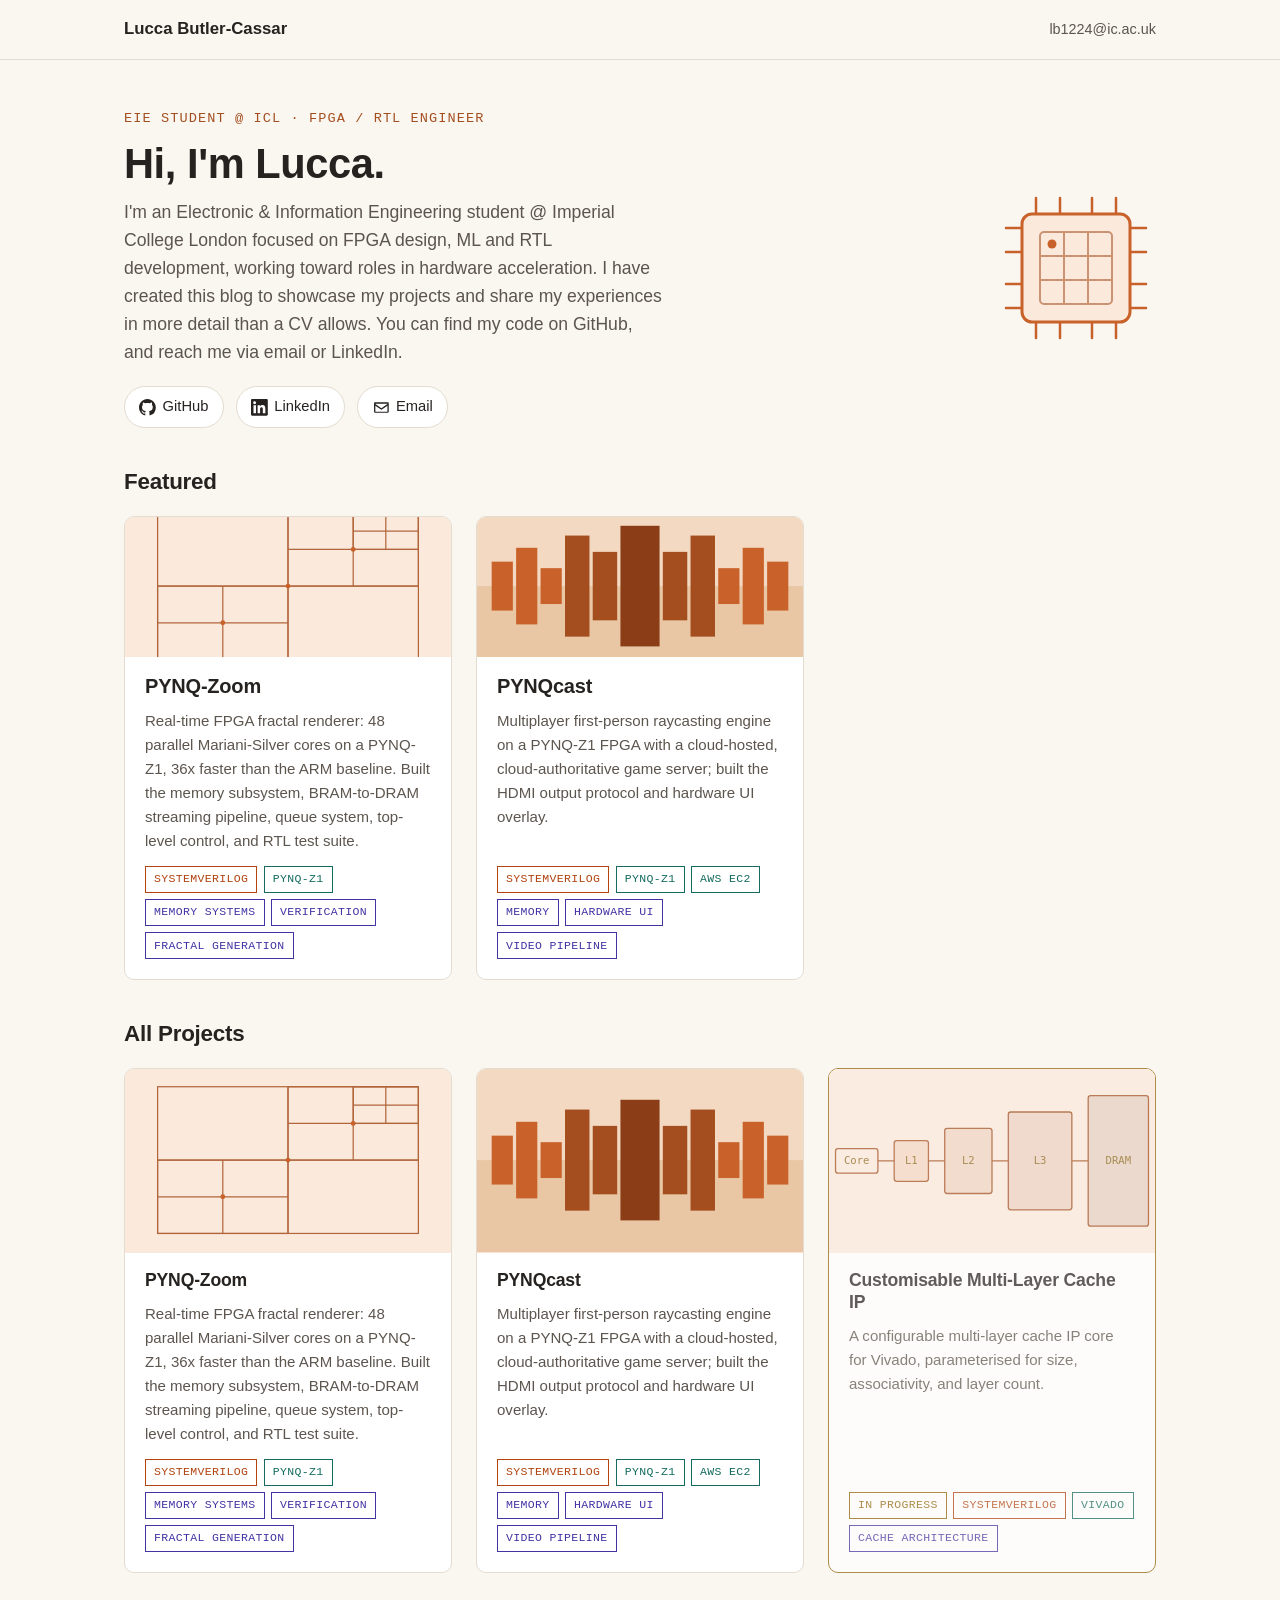
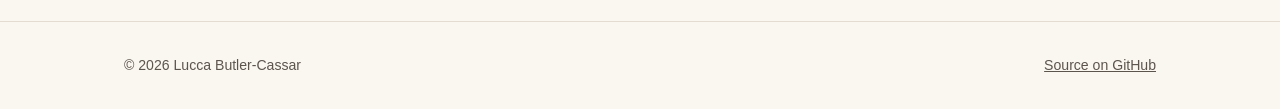
==== index.html @ 2f84a799 "first few posts" ====
<!doctype html>
<html lang="en">
<head>
  <meta charset="UTF-8" />
  <meta name="viewport" content="width=device-width, initial-scale=1.0" />
  <title>Lucca Butler-Cassar - FPGA &amp; RTL Engineering Portfolio</title>
  <meta name="description" content="Portfolio of FPGA, RTL, and hardware acceleration projects by Lucca Butler-Cassar, an Electronic &amp; Information Engineering student." />
  <link rel="icon" href="assets/images/avatar-chip.svg" type="image/svg+xml" />
  <link rel="stylesheet" href="style.css" />
</head>
<body>
  <header class="site-header">
    <div class="container">
      <a class="site-header__brand" href="index.html">Lucca Butler-Cassar</a>
      <a class="breadcrumb" href="mailto:lb1224@ic.ac.uk">lb1224@ic.ac.uk</a>
    </div>
  </header>

  <main>
    <section class="hero container">
      <div class="hero__layout">
        <div class="hero__text">
          <p class="hero__eyebrow">EIE Student @ ICL · FPGA / RTL Engineer</p>
          <h1 class="hero__name">Hi, I'm Lucca.</h1>
          <p class="hero__role">
            I'm an Electronic &amp; Information Engineering student @ Imperial College London
            focused on FPGA design, ML and RTL development, working toward roles in hardware acceleration.
            I have created this blog to showcase my projects and share my experiences in more detail than a CV allows. You can find my code on GitHub, and reach me via email or LinkedIn.
          </p>
          <div class="hero__links">
            <a class="hero__link" href="https://github.com/lb1224-icl" target="_blank" rel="noopener noreferrer">
              <svg viewBox="0 0 16 16" aria-hidden="true" fill="currentColor"><path d="M8 0C3.58 0 0 3.58 0 8c0 3.54 2.29 6.53 5.47 7.59.4.07.55-.17.55-.38 0-.19-.01-.82-.01-1.49-2.01.37-2.53-.49-2.69-.94-.09-.23-.48-.94-.82-1.13-.28-.15-.68-.52-.01-.53.63-.01 1.08.58 1.23.82.72 1.21 1.87.87 2.33.66.07-.52.28-.87.51-1.07-1.78-.2-3.64-.89-3.64-3.95 0-.87.31-1.59.82-2.15-.08-.2-.36-1.02.08-2.12 0 0 .67-.21 2.2.82.64-.18 1.32-.27 2-.27.68 0 1.36.09 2 .27 1.53-1.04 2.2-.82 2.2-.82.44 1.1.16 1.92.08 2.12.51.56.82 1.27.82 2.15 0 3.07-1.87 3.75-3.65 3.95.29.25.54.73.54 1.48 0 1.07-.01 1.93-.01 2.2 0 .21.15.46.55.38A8.01 8.01 0 0 0 16 8c0-4.42-3.58-8-8-8Z"/></svg>
              GitHub
            </a>
            <a class="hero__link" href="https://www.linkedin.com/in/lucca-butler-cassar/" target="_blank" rel="noopener noreferrer">
              <svg viewBox="0 0 16 16" aria-hidden="true" fill="currentColor"><path d="M14.82 0H1.18C.53 0 0 .52 0 1.16v13.68C0 15.48.53 16 1.18 16h13.64c.65 0 1.18-.52 1.18-1.16V1.16C16 .52 15.47 0 14.82 0ZM4.75 13.63H2.38V6h2.37v7.63ZM3.56 4.96a1.38 1.38 0 1 1 0-2.75 1.38 1.38 0 0 1 0 2.75Zm10.07 8.67h-2.37V9.9c0-.87-.02-1.99-1.21-1.99-1.22 0-1.4.95-1.4 1.93v3.79H6.28V6h2.28v1.04h.03c.32-.6 1.09-1.22 2.24-1.22 2.4 0 2.84 1.58 2.84 3.63v4.18Z"/></svg>
              LinkedIn
            </a>
            <a class="hero__link" href="mailto:lb1224@ic.ac.uk">
              <svg viewBox="0 0 16 16" aria-hidden="true" fill="currentColor"><path d="M1.75 3h12.5c.41 0 .75.34.75.75v8.5c0 .41-.34.75-.75.75H1.75a.75.75 0 0 1-.75-.75v-8.5c0-.41.34-.75.75-.75Zm.5 1.5v.35l5.75 4.02 5.75-4.02V4.5H2.25Zm11.5 1.85-5.32 3.72a.75.75 0 0 1-.86 0L2.25 6.35v5.9h11.5v-5.9Z"/></svg>
              Email
            </a>
          </div>
        </div>
        <img class="hero__graphic" src="assets/images/avatar-chip.svg" alt="Abstract illustration of an FPGA chip package" width="160" height="160" />
      </div>
    </section>

    <section class="container" aria-labelledby="featured-heading">
      <h2 class="section-heading" id="featured-heading">Featured</h2>
      <div class="featured-grid">
        <!-- BUILD:FEATURED:START (generated by build.py from projects.json — do not edit by hand) -->
        <a class="project-card" href="projects/pynq-zoom.html">
          <div class="project-card__thumb">
            <img src="assets/images/thumb-fractal.svg" alt="Diagram of recursive quadrant subdivision used by the Mariani-Silver fractal algorithm" width="400" height="225" />
          </div>
          <div class="project-card__body">
            <h3 class="project-card__title">PYNQ-Zoom</h3>
            <p class="project-card__summary">
              Real-time FPGA fractal renderer: 48 parallel Mariani-Silver cores on a PYNQ-Z1, 36x faster than the ARM baseline. Built the memory subsystem, BRAM-to-DRAM streaming pipeline, queue system, top-level control, and RTL test suite.
            </p>
            <div class="tag-row">
              <span class="tag tag--lang">SystemVerilog</span>
              <span class="tag tag--platform">PYNQ-Z1</span>
              <span class="tag tag--domain">Memory Systems</span>
              <span class="tag tag--domain">Verification</span>
              <span class="tag tag--domain">Fractal Generation</span>
            </div>
          </div>
        </a>

        <a class="project-card" href="projects/pynq-cast.html">
          <div class="project-card__thumb">
            <img src="assets/images/thumb-pynqcast.svg" alt="Illustration of a raycasting-rendered frame with vertical wall slices" width="400" height="225" />
          </div>
          <div class="project-card__body">
            <h3 class="project-card__title">PYNQcast</h3>
            <p class="project-card__summary">
              Multiplayer first-person raycasting engine on a PYNQ-Z1 FPGA with a cloud-hosted, cloud-authoritative game server; built the HDMI output protocol and hardware UI overlay.
            </p>
            <div class="tag-row">
              <span class="tag tag--lang">SystemVerilog</span>
              <span class="tag tag--platform">PYNQ-Z1</span>
              <span class="tag tag--platform">AWS EC2</span>
              <span class="tag tag--domain">Memory</span>
              <span class="tag tag--domain">Hardware UI</span>
              <span class="tag tag--domain">Video Pipeline</span>
            </div>
          </div>
        </a>
        <!-- BUILD:FEATURED:END -->
      </div>
    </section>

    <section class="container" aria-labelledby="projects-heading">
      <h2 class="section-heading" id="projects-heading">All Projects</h2>

      <div class="project-grid">
        <!-- BUILD:ALL:START (generated by build.py from projects.json — do not edit by hand) -->
        <a class="project-card" href="projects/pynq-zoom.html">
          <div class="project-card__thumb">
            <img src="assets/images/thumb-fractal.svg" alt="Diagram of recursive quadrant subdivision used by the Mariani-Silver fractal algorithm" width="400" height="225" />
          </div>
          <div class="project-card__body">
            <h3 class="project-card__title">PYNQ-Zoom</h3>
            <p class="project-card__summary">
              Real-time FPGA fractal renderer: 48 parallel Mariani-Silver cores on a PYNQ-Z1, 36x faster than the ARM baseline. Built the memory subsystem, BRAM-to-DRAM streaming pipeline, queue system, top-level control, and RTL test suite.
            </p>
            <div class="tag-row">
              <span class="tag tag--lang">SystemVerilog</span>
              <span class="tag tag--platform">PYNQ-Z1</span>
              <span class="tag tag--domain">Memory Systems</span>
              <span class="tag tag--domain">Verification</span>
              <span class="tag tag--domain">Fractal Generation</span>
            </div>
          </div>
        </a>

        <a class="project-card" href="projects/pynq-cast.html">
          <div class="project-card__thumb">
            <img src="assets/images/thumb-pynqcast.svg" alt="Illustration of a raycasting-rendered frame with vertical wall slices" width="400" height="225" />
          </div>
          <div class="project-card__body">
            <h3 class="project-card__title">PYNQcast</h3>
            <p class="project-card__summary">
              Multiplayer first-person raycasting engine on a PYNQ-Z1 FPGA with a cloud-hosted, cloud-authoritative game server; built the HDMI output protocol and hardware UI overlay.
            </p>
            <div class="tag-row">
              <span class="tag tag--lang">SystemVerilog</span>
              <span class="tag tag--platform">PYNQ-Z1</span>
              <span class="tag tag--platform">AWS EC2</span>
              <span class="tag tag--domain">Memory</span>
              <span class="tag tag--domain">Hardware UI</span>
              <span class="tag tag--domain">Video Pipeline</span>
            </div>
          </div>
        </a>

        <a class="project-card project-card--in-progress" href="projects/cache-ip.html">
          <div class="project-card__thumb">
            <img src="assets/images/thumb-cache-ip.svg" alt="Diagram of a CPU core connected through a growing L1, L2, and L3 cache hierarchy to main memory" width="400" height="225" />
          </div>
          <div class="project-card__body">
            <h3 class="project-card__title">Customisable Multi-Layer Cache IP</h3>
            <p class="project-card__summary">
              A configurable multi-layer cache IP core for Vivado, parameterised for size, associativity, and layer count.
            </p>
            <div class="tag-row">
              <span class="tag tag--status">In Progress</span>
              <span class="tag tag--lang">SystemVerilog</span>
              <span class="tag tag--platform">Vivado</span>
              <span class="tag tag--domain">Cache Architecture</span>
            </div>
          </div>
        </a>
        <!-- BUILD:ALL:END -->
      </div>
    </section>
  </main>

  <footer class="site-footer">
    <div class="container">
      <span>&copy; 2026 Lucca Butler-Cassar</span>
      <span>
        <a href="https://github.com/lb1224-icl/portfolio" target="_blank" rel="noopener noreferrer">Source on GitHub</a>
      </span>
    </div>
  </footer>
</body>
</html>
---- style.css ----
/* ---------- Design tokens ---------- */
:root {
  --bg: #faf6f0;
  --bg-raised: #ffffff;
  --text: #262220;
  --text-muted: #5c554e;
  --border: #e4dcd0;
  --accent: #c9622a;
  --accent-dark: #a44e1f;
  --accent-tint: #fbe9dc;
  --focus-ring: #a44e1f;

  --tag-lang-text: #b1440f;
  --tag-platform-text: #146b5e;
  --tag-domain-text: #4234a3;
  --tag-status-text: #92650a;

  --font-body: -apple-system, BlinkMacSystemFont, "Segoe UI", Roboto, Helvetica, Arial, sans-serif;
  --font-mono: "SFMono-Regular", Consolas, "Liberation Mono", Menlo, monospace;

  --radius: 10px;
  --max-width: 1080px;
}

@media (prefers-color-scheme: dark) {
  :root {
    --bg: #1b1815;
    --bg-raised: #242019;
    --text: #f2ece3;
    --text-muted: #b8afa3;
    --border: #3a342c;
    --accent: #e8955a;
    --accent-dark: #f0ac7c;
    --accent-tint: #3a2a1c;

    --tag-lang-text: #ef9c68;
    --tag-platform-text: #7fd4c3;
    --tag-domain-text: #b3a4f0;
    --tag-status-text: #f0c563;
  }
}

/* ---------- Reset ---------- */
* {
  box-sizing: border-box;
}

html {
  -webkit-text-size-adjust: 100%;
}

body {
  margin: 0;
  background: var(--bg);
  color: var(--text);
  font-family: var(--font-body);
  line-height: 1.6;
  overflow-x: hidden;
}

img,
svg {
  max-width: 100%;
  display: block;
}

a {
  color: var(--accent-dark);
}

a:focus-visible,
button:focus-visible {
  outline: 3px solid var(--focus-ring);
  outline-offset: 2px;
}

h1,
h2,
h3 {
  line-height: 1.25;
  letter-spacing: -0.01em;
}

.container {
  max-width: var(--max-width);
  margin-inline: auto;
  padding-inline: 1.5rem;
}

/* ---------- Site header ---------- */
.site-header {
  border-bottom: 1px solid var(--border);
  padding-block: 1rem;
  position: sticky;
  top: 0;
  z-index: 10;
  background: var(--bg);
}

.site-header .container {
  display: flex;
  align-items: center;
  justify-content: space-between;
  gap: 1rem;
}

.site-header__brand {
  font-weight: 700;
  font-size: 1.05rem;
  text-decoration: none;
  color: var(--text);
}

.site-header__brand:hover {
  color: var(--accent-dark);
}

.breadcrumb {
  font-size: 0.9rem;
  color: var(--text-muted);
  text-decoration: none;
}

.breadcrumb:hover {
  color: var(--accent-dark);
}

/* ---------- Bio / hero section ---------- */
.hero {
  padding-block: 3rem 2.5rem;
}

.hero__layout {
  display: flex;
  align-items: center;
  gap: 2.5rem;
  flex-wrap: wrap;
}

.hero__text {
  flex: 1 1 380px;
  min-width: 0;
}

.hero__graphic {
  flex: 0 0 auto;
  width: 160px;
  height: 160px;
}

.hero__eyebrow {
  font-family: var(--font-mono);
  font-size: 0.85rem;
  text-transform: uppercase;
  letter-spacing: 0.08em;
  color: var(--accent-dark);
  margin: 0 0 0.5rem;
}

.hero__name {
  font-size: clamp(1.9rem, 4vw, 2.6rem);
  margin: 0 0 0.5rem;
}

.hero__role {
  font-size: 1.1rem;
  color: var(--text-muted);
  margin: 0 0 1.25rem;
  max-width: 55ch;
}

.hero__links {
  display: flex;
  flex-wrap: wrap;
  gap: 0.75rem;
}

.hero__link {
  display: inline-flex;
  align-items: center;
  gap: 0.4rem;
  padding: 0.5rem 0.9rem;
  border: 1px solid var(--border);
  border-radius: 999px;
  text-decoration: none;
  color: var(--text);
  font-size: 0.92rem;
  background: var(--bg-raised);
  transition: border-color 0.15s ease, color 0.15s ease;
}

.hero__link:hover {
  border-color: var(--accent);
  color: var(--accent-dark);
}

.hero__link svg {
  width: 1.05rem;
  height: 1.05rem;
  flex: none;
}

/* ---------- Project grid ---------- */
.section-heading {
  font-size: 1.4rem;
  margin: 0 0 1.25rem;
}

.project-grid {
  display: grid;
  grid-template-columns: repeat(auto-fill, minmax(260px, 1fr));
  gap: 1.5rem;
  padding-bottom: 3rem;
}

.project-card {
  display: flex;
  flex-direction: column;
  background: var(--bg-raised);
  border: 1px solid var(--border);
  border-radius: var(--radius);
  overflow: hidden;
  text-decoration: none;
  color: var(--text);
  transition: transform 0.15s ease, box-shadow 0.15s ease, border-color 0.15s ease;
}

.project-card:hover,
.project-card:focus-visible {
  transform: translateY(-3px);
  box-shadow: 0 8px 24px rgba(60, 40, 20, 0.1);
  border-color: var(--accent);
}

.project-card--in-progress {
  opacity: 0.72;
  border-color: var(--tag-status-text);
}

.project-card--in-progress:hover,
.project-card--in-progress:focus-visible {
  opacity: 0.92;
  border-color: var(--tag-status-text);
}

.project-card__thumb {
  aspect-ratio: 16 / 9;
  background: var(--accent-tint);
  display: flex;
  align-items: center;
  justify-content: center;
  overflow: hidden;
}

.project-card__thumb svg {
  width: 100%;
  height: 100%;
}

.project-card__body {
  padding: 1.1rem 1.25rem 1.25rem;
  display: flex;
  flex-direction: column;
  gap: 0.6rem;
  flex: 1;
}

.project-card__title {
  font-size: 1.1rem;
  margin: 0;
}

.project-card__summary {
  color: var(--text-muted);
  font-size: 0.94rem;
  margin: 0;
  flex: 1;
}

.tag-row {
  display: flex;
  flex-wrap: wrap;
  gap: 0.4rem;
  margin-top: 0.2rem;
}

.tag {
  display: inline-block;
  font-family: var(--font-mono);
  font-size: 0.72rem;
  text-transform: uppercase;
  letter-spacing: 0.03em;
  padding: 0.2rem 0.5rem;
  border: 1px solid currentColor;
  border-radius: 0;
  white-space: nowrap;
  background: transparent;
}

.tag--lang {
  color: var(--tag-lang-text);
}

.tag--platform {
  color: var(--tag-platform-text);
}

.tag--domain {
  color: var(--tag-domain-text);
}

.tag--status {
  color: var(--tag-status-text);
}

/* ---------- Project detail page ---------- */
.project-hero {
  padding-block: 2.5rem 1.5rem;
}

.project-hero__title {
  font-size: clamp(1.7rem, 4vw, 2.3rem);
  margin: 0 0 0.6rem;
}

.project-hero__summary {
  color: var(--text-muted);
  font-size: 1.05rem;
  max-width: 65ch;
  margin: 0 0 1rem;
}

.project-actions {
  display: flex;
  flex-wrap: wrap;
  gap: 0.75rem;
  margin-top: 1rem;
}

.btn {
  display: inline-flex;
  align-items: center;
  gap: 0.5rem;
  padding: 0.6rem 1.1rem;
  border-radius: 8px;
  text-decoration: none;
  font-size: 0.95rem;
  font-weight: 600;
  border: 1px solid transparent;
}

.btn--primary {
  background: var(--accent);
  color: #fff9f4;
}

.btn--primary:hover {
  background: var(--accent-dark);
}

.btn--secondary {
  border-color: var(--border);
  color: var(--text);
  background: var(--bg-raised);
}

.btn--secondary:hover {
  border-color: var(--accent);
  color: var(--accent-dark);
}

.btn svg {
  width: 1.1rem;
  height: 1.1rem;
}

.project-media {
  aspect-ratio: 16 / 9;
  background: var(--accent-tint);
  border-radius: var(--radius);
  border: 1px solid var(--border);
  display: flex;
  align-items: center;
  justify-content: center;
  margin-block: 1.5rem 2.5rem;
  overflow: hidden;
}

.project-media svg {
  width: 100%;
  height: 100%;
}

.project-media--placeholder {
  flex-direction: column;
  gap: 0.5rem;
  color: var(--text-muted);
  font-size: 0.9rem;
}

/* ---------- Photo gallery ---------- */
.gallery {
  margin-block: 1.5rem 2.5rem;
}

.gallery-grid {
  display: grid;
  grid-template-columns: repeat(auto-fill, minmax(180px, 1fr));
  gap: 0.75rem;
}

.gallery-grid__item {
  position: relative;
  aspect-ratio: 4 / 3;
  border: 1px solid var(--border);
  border-radius: var(--radius);
  overflow: hidden;
  padding: 0;
  background: var(--accent-tint);
  cursor: zoom-in;
}

.gallery-grid__item img,
.gallery-grid__item video {
  width: 100%;
  height: 100%;
  object-fit: cover;
  transition: transform 0.15s ease;
}

.gallery-grid__item:hover img,
.gallery-grid__item:focus-visible img,
.gallery-grid__item:hover video,
.gallery-grid__item:focus-visible video {
  transform: scale(1.04);
}

.gallery-grid__play {
  position: absolute;
  inset: 0;
  display: flex;
  align-items: center;
  justify-content: center;
  background: rgba(20, 16, 12, 0.25);
  pointer-events: none;
}

.gallery-grid__play svg {
  width: 2.75rem;
  height: 2.75rem;
  color: #f2ece3;
  filter: drop-shadow(0 1px 3px rgba(0, 0, 0, 0.5));
}

.lightbox {
  position: fixed;
  inset: 0;
  background: rgba(20, 16, 12, 0.92);
  display: none;
  align-items: center;
  justify-content: center;
  z-index: 100;
  padding: 1.5rem;
}

.lightbox.is-open {
  display: flex;
}

.lightbox__figure {
  max-width: min(90vw, 1100px);
  max-height: 85vh;
  display: flex;
  flex-direction: column;
  align-items: center;
  gap: 0.75rem;
}

.lightbox__img,
.lightbox__video {
  max-width: 100%;
  max-height: 75vh;
  border-radius: 6px;
  display: block;
}

.lightbox__video {
  display: none;
  background: #000;
}

.lightbox__caption {
  color: #f2ece3;
  font-size: 0.85rem;
  text-align: center;
}

.lightbox__close,
.lightbox__nav {
  position: absolute;
  background: transparent;
  border: 1px solid rgba(242, 236, 227, 0.4);
  color: #f2ece3;
  cursor: pointer;
  display: flex;
  align-items: center;
  justify-content: center;
  border-radius: 999px;
}

.lightbox__close {
  top: 1.25rem;
  right: 1.25rem;
  width: 2.25rem;
  height: 2.25rem;
}

.lightbox__nav {
  top: 50%;
  transform: translateY(-50%);
  width: 2.75rem;
  height: 2.75rem;
}

.lightbox__nav--prev {
  left: 1rem;
}

.lightbox__nav--next {
  right: 1rem;
}

.lightbox__close:hover,
.lightbox__nav:hover,
.lightbox__close:focus-visible,
.lightbox__nav:focus-visible {
  border-color: var(--accent);
  color: var(--accent);
}

.lightbox__close svg,
.lightbox__nav svg {
  width: 1.2rem;
  height: 1.2rem;
}

.project-body {
  display: grid;
  gap: 2.5rem;
  padding-bottom: 4rem;
}

.project-body section h2 {
  font-size: 1.3rem;
  border-bottom: 1px solid var(--border);
  padding-bottom: 0.5rem;
  margin: 0 0 1rem;
}

.project-body section p {
  margin: 0 0 1rem;
  max-width: 72ch;
}

.project-body section ul {
  max-width: 72ch;
  padding-left: 1.2rem;
}

.project-body section li {
  margin-bottom: 0.4rem;
}

.status-banner {
  display: inline-flex;
  align-items: center;
  gap: 0.5rem;
  background: transparent;
  color: var(--tag-status-text);
  border: 1px solid var(--tag-status-text);
  border-radius: 0;
  padding: 0.6rem 1rem;
  font-size: 0.9rem;
  font-weight: 700;
  margin-bottom: 1.5rem;
}

/* ---------- Featured projects ---------- */
.featured-grid {
  display: grid;
  grid-template-columns: repeat(auto-fill, minmax(320px, 1fr));
  gap: 1.5rem;
  padding-bottom: 2.5rem;
}

.featured-grid .project-card__thumb {
  aspect-ratio: 21 / 9;
}

.featured-grid .project-card__title {
  font-size: 1.25rem;
}

.section-subheading {
  font-family: var(--font-mono);
  font-size: 0.85rem;
  text-transform: uppercase;
  letter-spacing: 0.08em;
  color: var(--accent-dark);
  margin: 0 0 1rem;
}

/* ---------- Footer ---------- */
.site-footer {
  border-top: 1px solid var(--border);
  padding-block: 2rem;
  color: var(--text-muted);
  font-size: 0.88rem;
}

.site-footer .container {
  display: flex;
  flex-wrap: wrap;
  gap: 0.75rem 1.5rem;
  justify-content: space-between;
}

.site-footer a {
  color: var(--text-muted);
}

.site-footer a:hover {
  color: var(--accent-dark);
}

/* ---------- Responsive ---------- */
@media (max-width: 640px) {
  .hero__layout {
    flex-direction: column-reverse;
    align-items: flex-start;
    gap: 1.5rem;
  }

  .hero__graphic {
    width: 110px;
    height: 110px;
  }

  .site-header .container {
    flex-wrap: wrap;
  }
}

/* ---------- Reduced motion ---------- */
@media (prefers-reduced-motion: reduce) {
  .project-card {
    transition: none;
  }
}
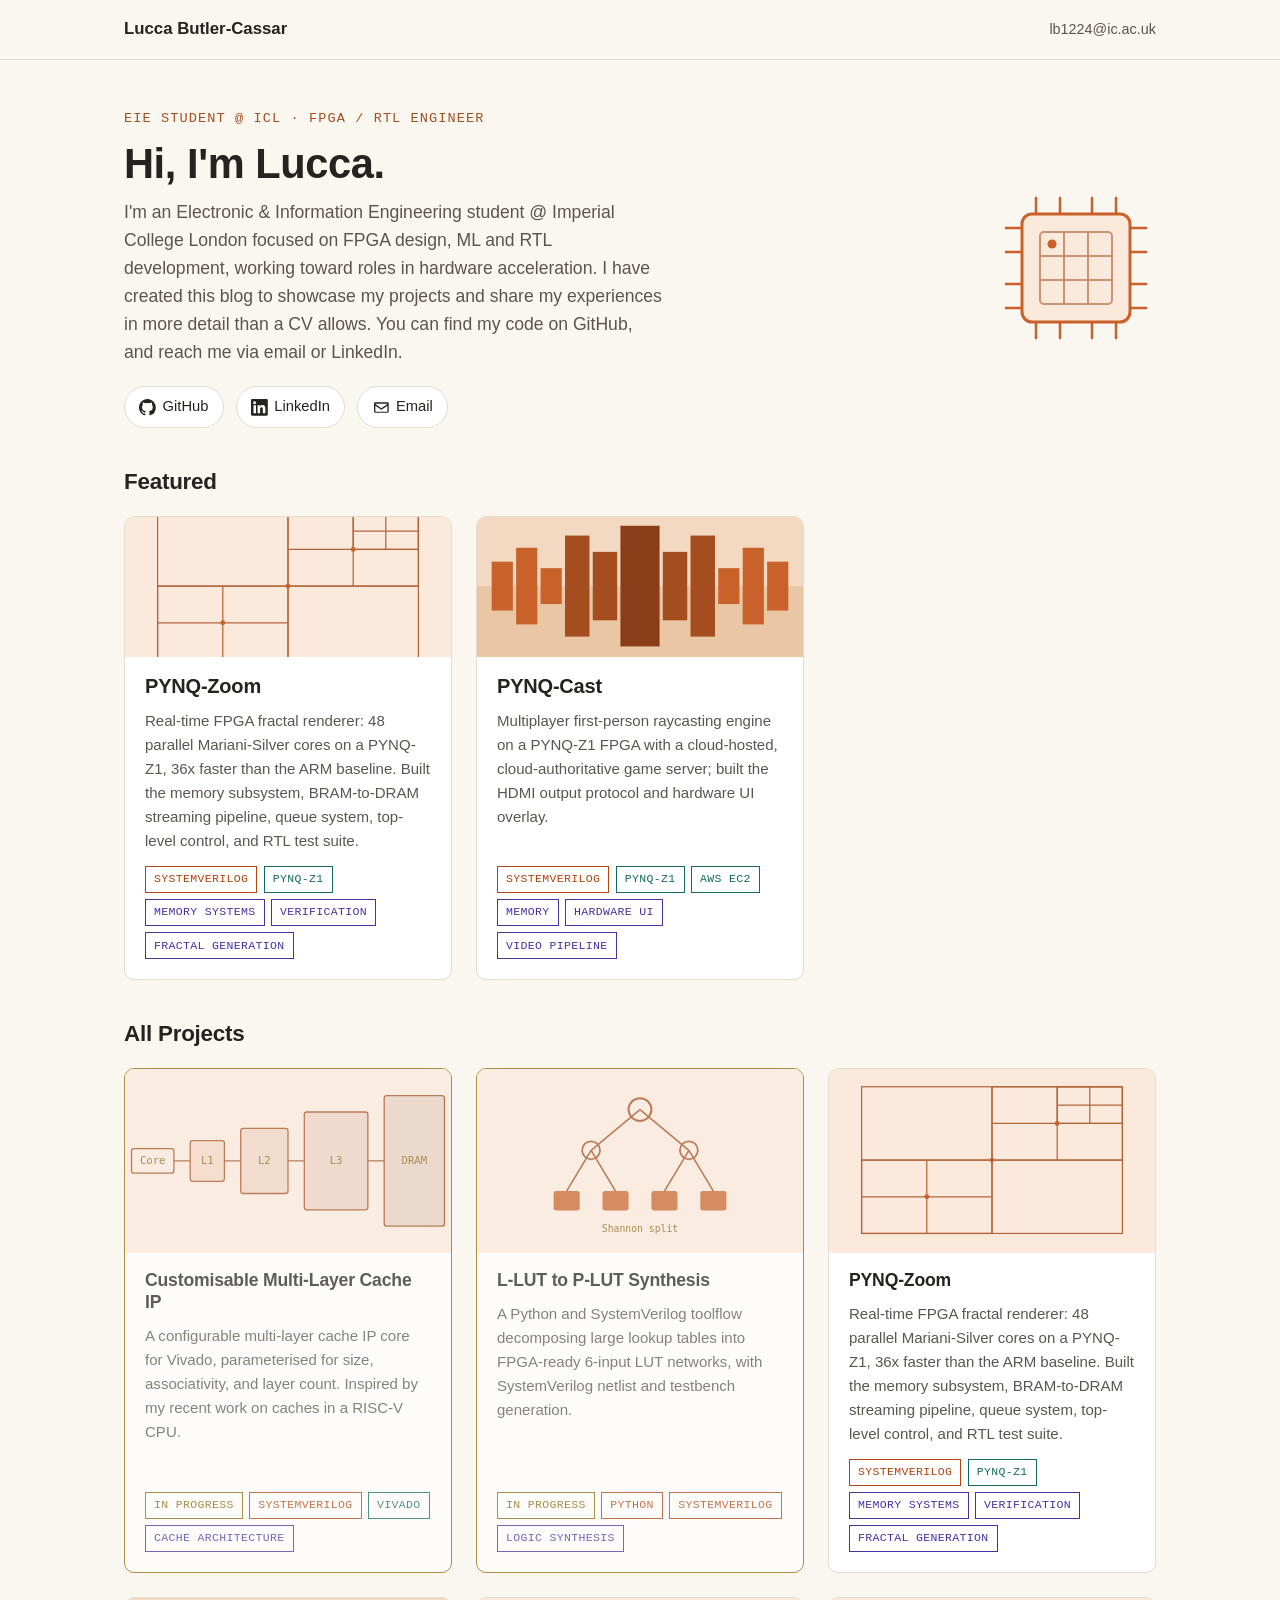
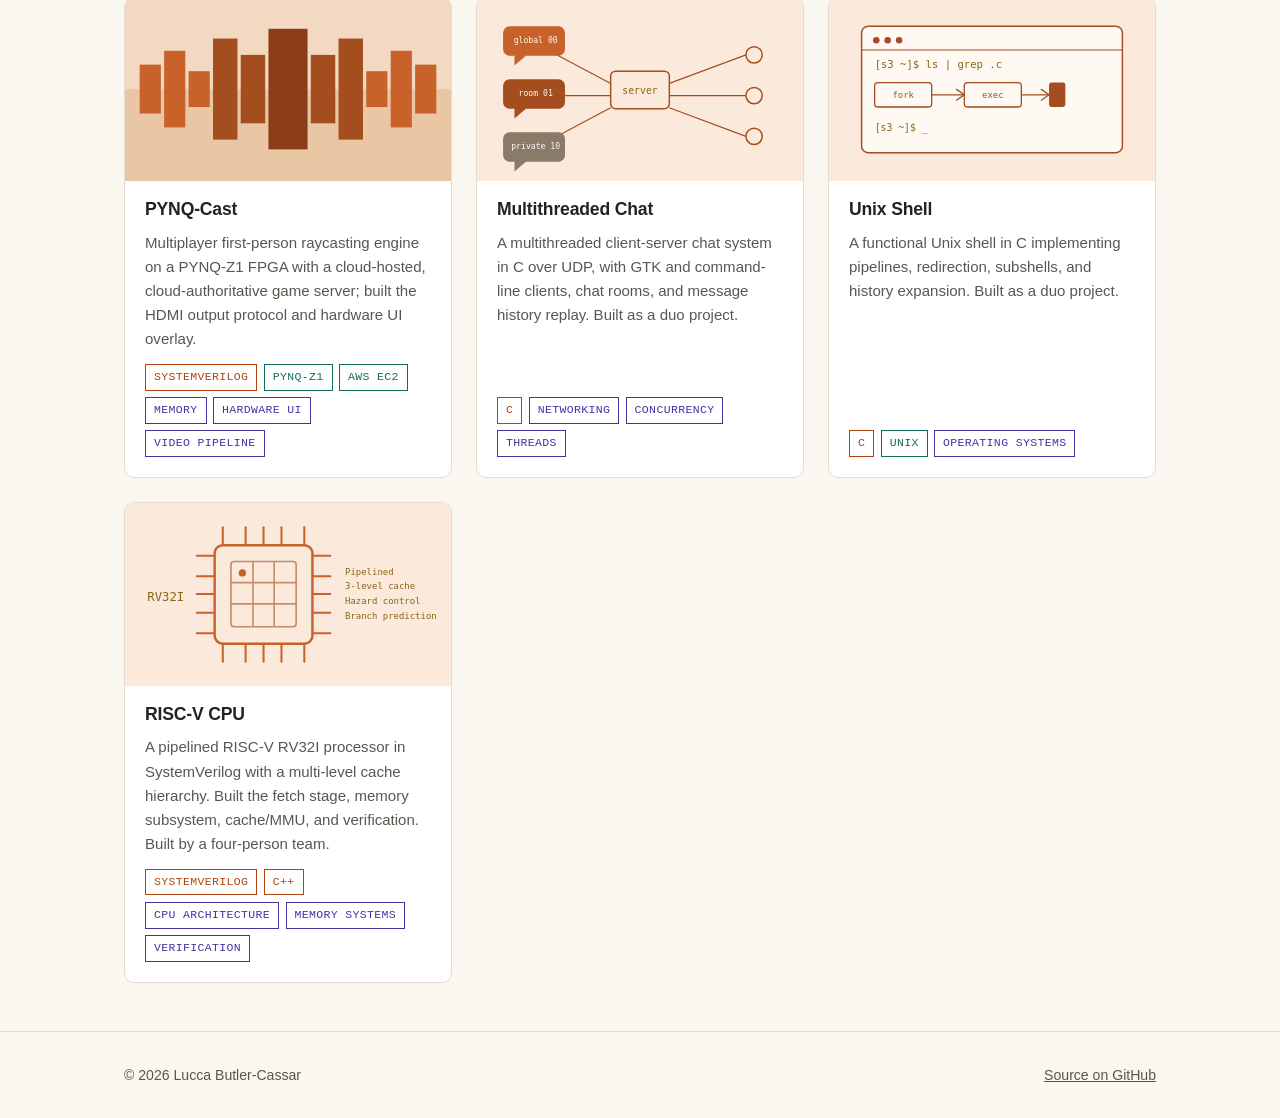
==== commit 5646a43f: "up to date 30/7/26" ====
--- a/index.html
+++ b/index.html
@@ -74,7 +74,7 @@
             <img src="assets/images/thumb-pynqcast.svg" alt="Illustration of a raycasting-rendered frame with vertical wall slices" width="400" height="225" />
           </div>
           <div class="project-card__body">
-            <h3 class="project-card__title">PYNQcast</h3>
+            <h3 class="project-card__title">PYNQ-Cast</h3>
             <p class="project-card__summary">
               Multiplayer first-person raycasting engine on a PYNQ-Z1 FPGA with a cloud-hosted, cloud-authoritative game server; built the HDMI output protocol and hardware UI overlay.
             </p>
@@ -97,6 +97,42 @@
 
       <div class="project-grid">
         <!-- BUILD:ALL:START (generated by build.py from projects.json — do not edit by hand) -->
+        <a class="project-card project-card--in-progress" href="projects/cache-ip.html">
+          <div class="project-card__thumb">
+            <img src="assets/images/thumb-cache-ip.svg" alt="Diagram of a CPU core connected through a growing L1, L2, and L3 cache hierarchy to main memory" width="400" height="225" />
+          </div>
+          <div class="project-card__body">
+            <h3 class="project-card__title">Customisable Multi-Layer Cache IP</h3>
+            <p class="project-card__summary">
+              A configurable multi-layer cache IP core for Vivado, parameterised for size, associativity, and layer count. Inspired by my recent work on caches in a RISC-V CPU.
+            </p>
+            <div class="tag-row">
+              <span class="tag tag--status">In Progress</span>
+              <span class="tag tag--lang">SystemVerilog</span>
+              <span class="tag tag--platform">Vivado</span>
+              <span class="tag tag--domain">Cache Architecture</span>
+            </div>
+          </div>
+        </a>
+
+        <a class="project-card project-card--in-progress" href="projects/lut-synthesis.html">
+          <div class="project-card__thumb">
+            <img src="assets/images/thumb-lut-synthesis.svg" alt="Icon of a binary decision tree representing Shannon decomposition of a truth table" width="400" height="225" />
+          </div>
+          <div class="project-card__body">
+            <h3 class="project-card__title">L-LUT to P-LUT Synthesis</h3>
+            <p class="project-card__summary">
+              A Python and SystemVerilog toolflow decomposing large lookup tables into FPGA-ready 6-input LUT networks, with SystemVerilog netlist and testbench generation.
+            </p>
+            <div class="tag-row">
+              <span class="tag tag--status">In Progress</span>
+              <span class="tag tag--lang">Python</span>
+              <span class="tag tag--lang">SystemVerilog</span>
+              <span class="tag tag--domain">Logic Synthesis</span>
+            </div>
+          </div>
+        </a>
+
         <a class="project-card" href="projects/pynq-zoom.html">
           <div class="project-card__thumb">
             <img src="assets/images/thumb-fractal.svg" alt="Diagram of recursive quadrant subdivision used by the Mariani-Silver fractal algorithm" width="400" height="225" />
@@ -121,7 +157,7 @@
             <img src="assets/images/thumb-pynqcast.svg" alt="Illustration of a raycasting-rendered frame with vertical wall slices" width="400" height="225" />
           </div>
           <div class="project-card__body">
-            <h3 class="project-card__title">PYNQcast</h3>
+            <h3 class="project-card__title">PYNQ-Cast</h3>
             <p class="project-card__summary">
               Multiplayer first-person raycasting engine on a PYNQ-Z1 FPGA with a cloud-hosted, cloud-authoritative game server; built the HDMI output protocol and hardware UI overlay.
             </p>
@@ -136,20 +172,56 @@
           </div>
         </a>
 
-        <a class="project-card project-card--in-progress" href="projects/cache-ip.html">
-          <div class="project-card__thumb">
-            <img src="assets/images/thumb-cache-ip.svg" alt="Diagram of a CPU core connected through a growing L1, L2, and L3 cache hierarchy to main memory" width="400" height="225" />
-          </div>
-          <div class="project-card__body">
-            <h3 class="project-card__title">Customisable Multi-Layer Cache IP</h3>
-            <p class="project-card__summary">
-              A configurable multi-layer cache IP core for Vivado, parameterised for size, associativity, and layer count.
-            </p>
-            <div class="tag-row">
-              <span class="tag tag--status">In Progress</span>
-              <span class="tag tag--lang">SystemVerilog</span>
-              <span class="tag tag--platform">Vivado</span>
-              <span class="tag tag--domain">Cache Architecture</span>
+        <a class="project-card" href="projects/multithreaded-chat.html">
+          <div class="project-card__thumb">
+            <img src="assets/images/thumb-chat.svg" alt="Diagram of a multithreaded chat server routing messages to global, room, and private channels" width="400" height="225" />
+          </div>
+          <div class="project-card__body">
+            <h3 class="project-card__title">Multithreaded Chat</h3>
+            <p class="project-card__summary">
+              A multithreaded client-server chat system in C over UDP, with GTK and command-line clients, chat rooms, and message history replay. Built as a duo project.
+            </p>
+            <div class="tag-row">
+              <span class="tag tag--lang">C</span>
+              <span class="tag tag--domain">Networking</span>
+              <span class="tag tag--domain">Concurrency</span>
+              <span class="tag tag--domain">Threads</span>
+            </div>
+          </div>
+        </a>
+
+        <a class="project-card" href="projects/shell.html">
+          <div class="project-card__thumb">
+            <img src="assets/images/thumb-shell.svg" alt="Diagram of a terminal window showing a shell prompt, a piped command, and a fork/exec process tree" width="400" height="225" />
+          </div>
+          <div class="project-card__body">
+            <h3 class="project-card__title">Unix Shell</h3>
+            <p class="project-card__summary">
+              A functional Unix shell in C implementing pipelines, redirection, subshells, and history expansion. Built as a duo project.
+            </p>
+            <div class="tag-row">
+              <span class="tag tag--lang">C</span>
+              <span class="tag tag--platform">Unix</span>
+              <span class="tag tag--domain">Operating Systems</span>
+            </div>
+          </div>
+        </a>
+
+        <a class="project-card" href="projects/risc-v.html">
+          <div class="project-card__thumb">
+            <img src="assets/images/thumb-riscv.svg" alt="Abstract illustration of a CPU chip package with pins" width="400" height="225" />
+          </div>
+          <div class="project-card__body">
+            <h3 class="project-card__title">RISC-V CPU</h3>
+            <p class="project-card__summary">
+              A pipelined RISC-V RV32I processor in SystemVerilog with a multi-level cache hierarchy. Built the fetch stage, memory subsystem, cache/MMU, and verification. Built by a four-person team.
+            </p>
+            <div class="tag-row">
+              <span class="tag tag--lang">SystemVerilog</span>
+              <span class="tag tag--lang">C++</span>
+              <span class="tag tag--domain">CPU Architecture</span>
+              <span class="tag tag--domain">Memory Systems</span>
+              <span class="tag tag--domain">Verification</span>
             </div>
           </div>
         </a>
--- a/style.css
+++ b/style.css
@@ -386,9 +386,11 @@
   overflow: hidden;
 }
 
-.project-media svg {
+.project-media svg,
+.project-media img {
   width: 100%;
   height: 100%;
+  object-fit: contain;
 }
 
 .project-media--placeholder {
@@ -396,6 +398,16 @@
   gap: 0.5rem;
   color: var(--text-muted);
   font-size: 0.9rem;
+}
+
+.project-media--icon {
+  aspect-ratio: 480 / 300;
+}
+
+.project-media--icon img {
+  width: 100%;
+  height: 100%;
+  object-fit: contain;
 }
 
 /* ---------- Photo gallery ---------- */
@@ -557,6 +569,15 @@
   margin: 0 0 1rem;
 }
 
+.project-body section h3 {
+  font-size: 1.05rem;
+  margin: 1.75rem 0 0.75rem;
+}
+
+.project-body section h3:first-of-type {
+  margin-top: 0;
+}
+
 .project-body section p {
   margin: 0 0 1rem;
   max-width: 72ch;
@@ -569,6 +590,25 @@
 
 .project-body section li {
   margin-bottom: 0.4rem;
+}
+
+.project-inline-figure {
+  margin: 1.5rem 0;
+  max-width: 72ch;
+}
+
+.project-inline-figure img {
+  width: 100%;
+  max-width: 320px;
+  border-radius: var(--radius);
+  border: 1px solid var(--border);
+  display: block;
+}
+
+.project-inline-figure figcaption {
+  margin-top: 0.5rem;
+  font-size: 0.85rem;
+  color: var(--text-muted);
 }
 
 .status-banner {
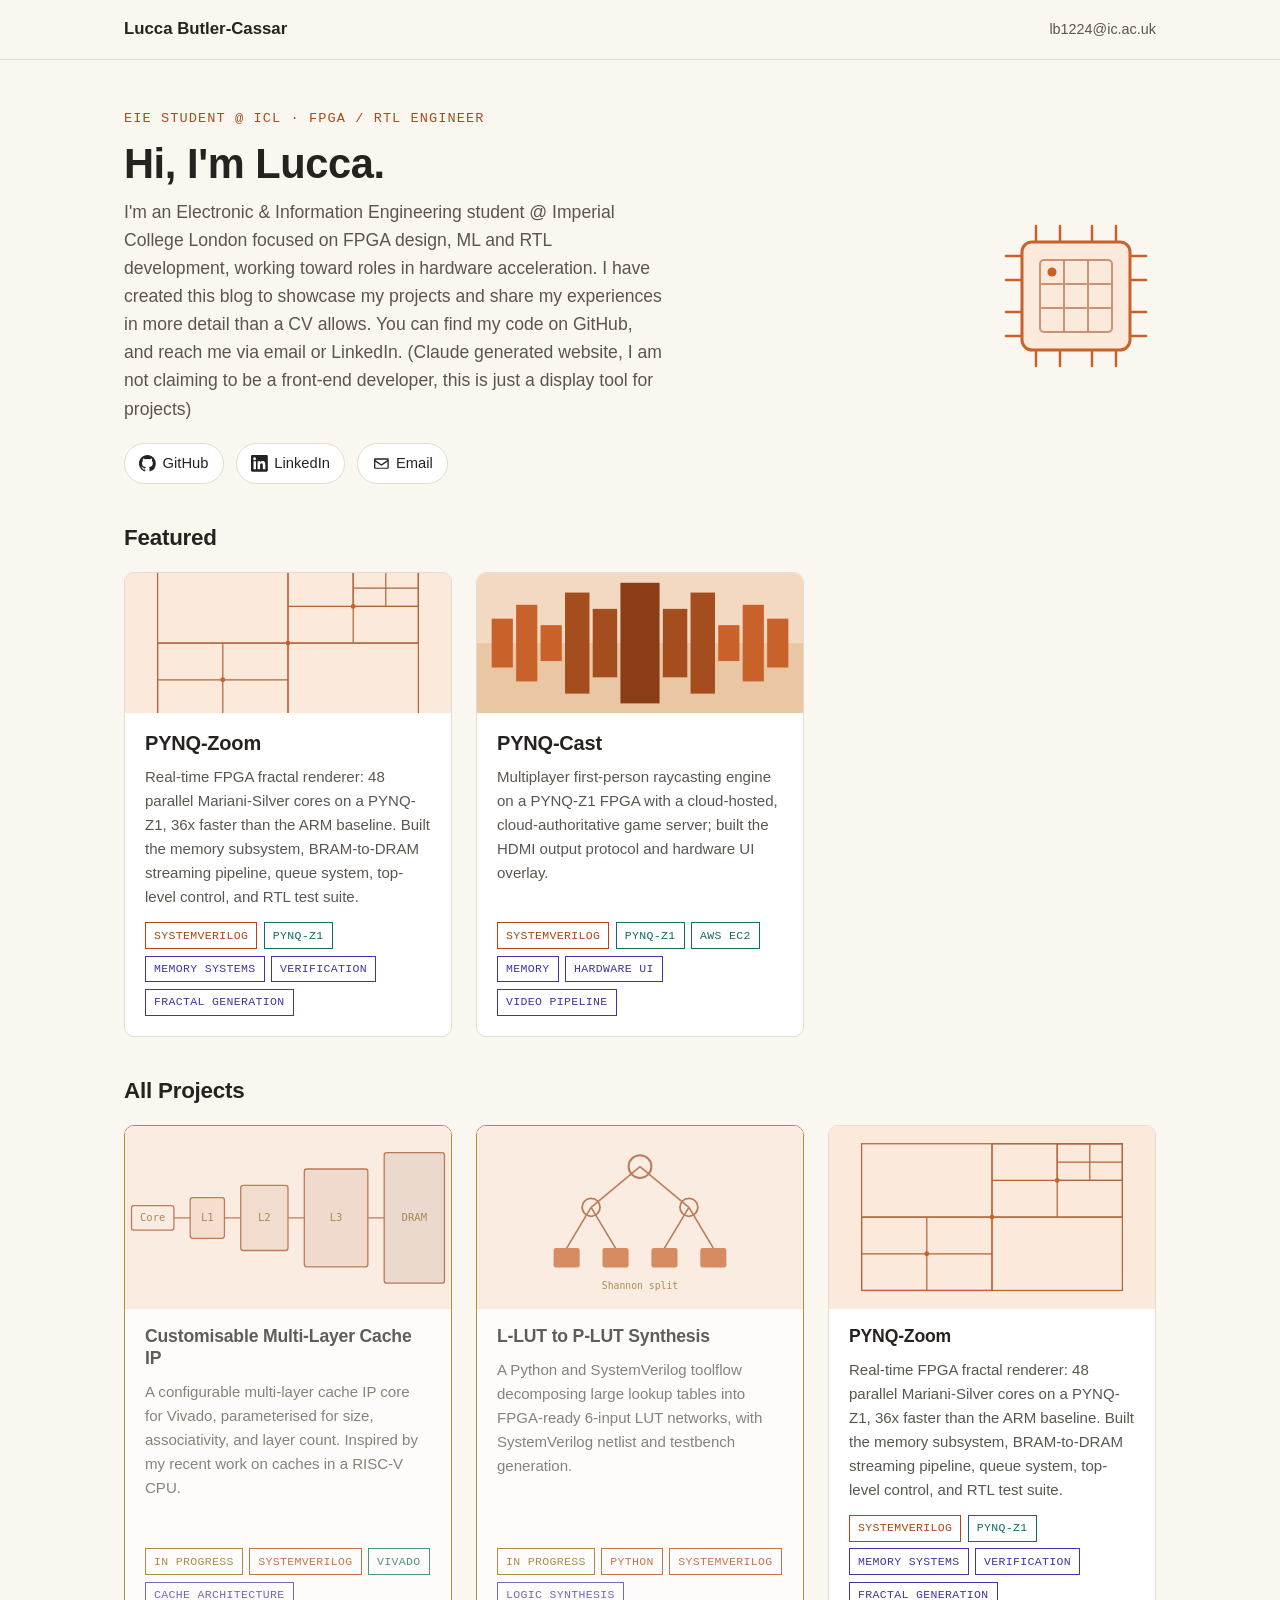
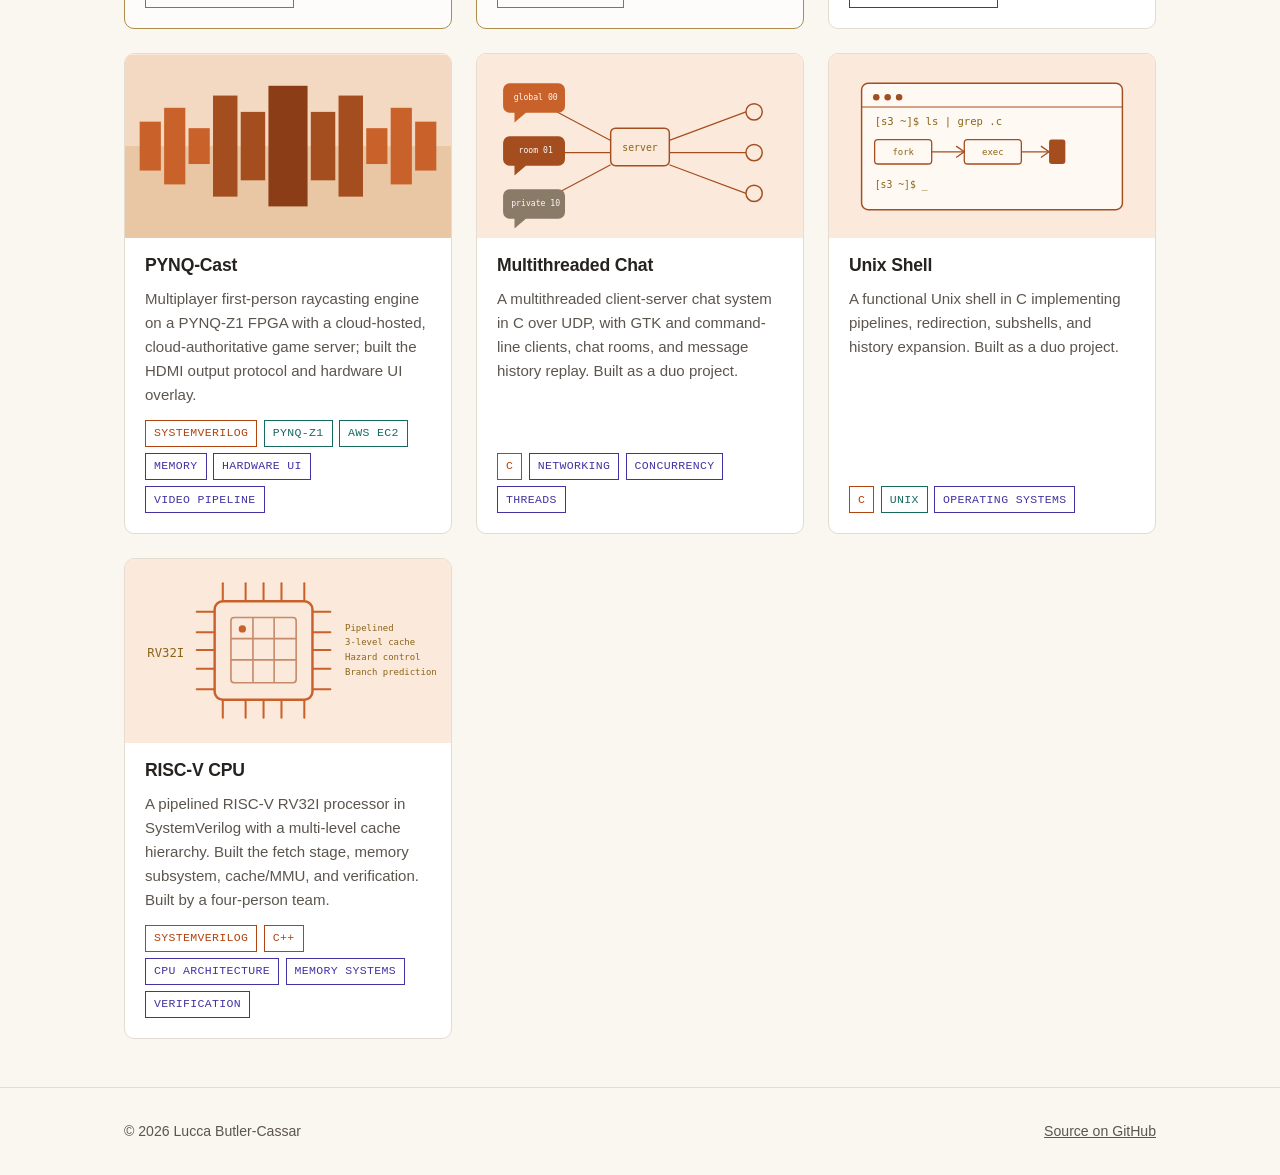
==== commit 12a97b53: "Add note about website generation and developer skills Added a note indicating that the website is g" ====
--- a/index.html
+++ b/index.html
@@ -26,6 +26,7 @@
             I'm an Electronic &amp; Information Engineering student @ Imperial College London
             focused on FPGA design, ML and RTL development, working toward roles in hardware acceleration.
             I have created this blog to showcase my projects and share my experiences in more detail than a CV allows. You can find my code on GitHub, and reach me via email or LinkedIn.
+            (Claude generated website, I am not claiming to be a front-end developer, this is just a display tool for projects)
           </p>
           <div class="hero__links">
             <a class="hero__link" href="https://github.com/lb1224-icl" target="_blank" rel="noopener noreferrer">
